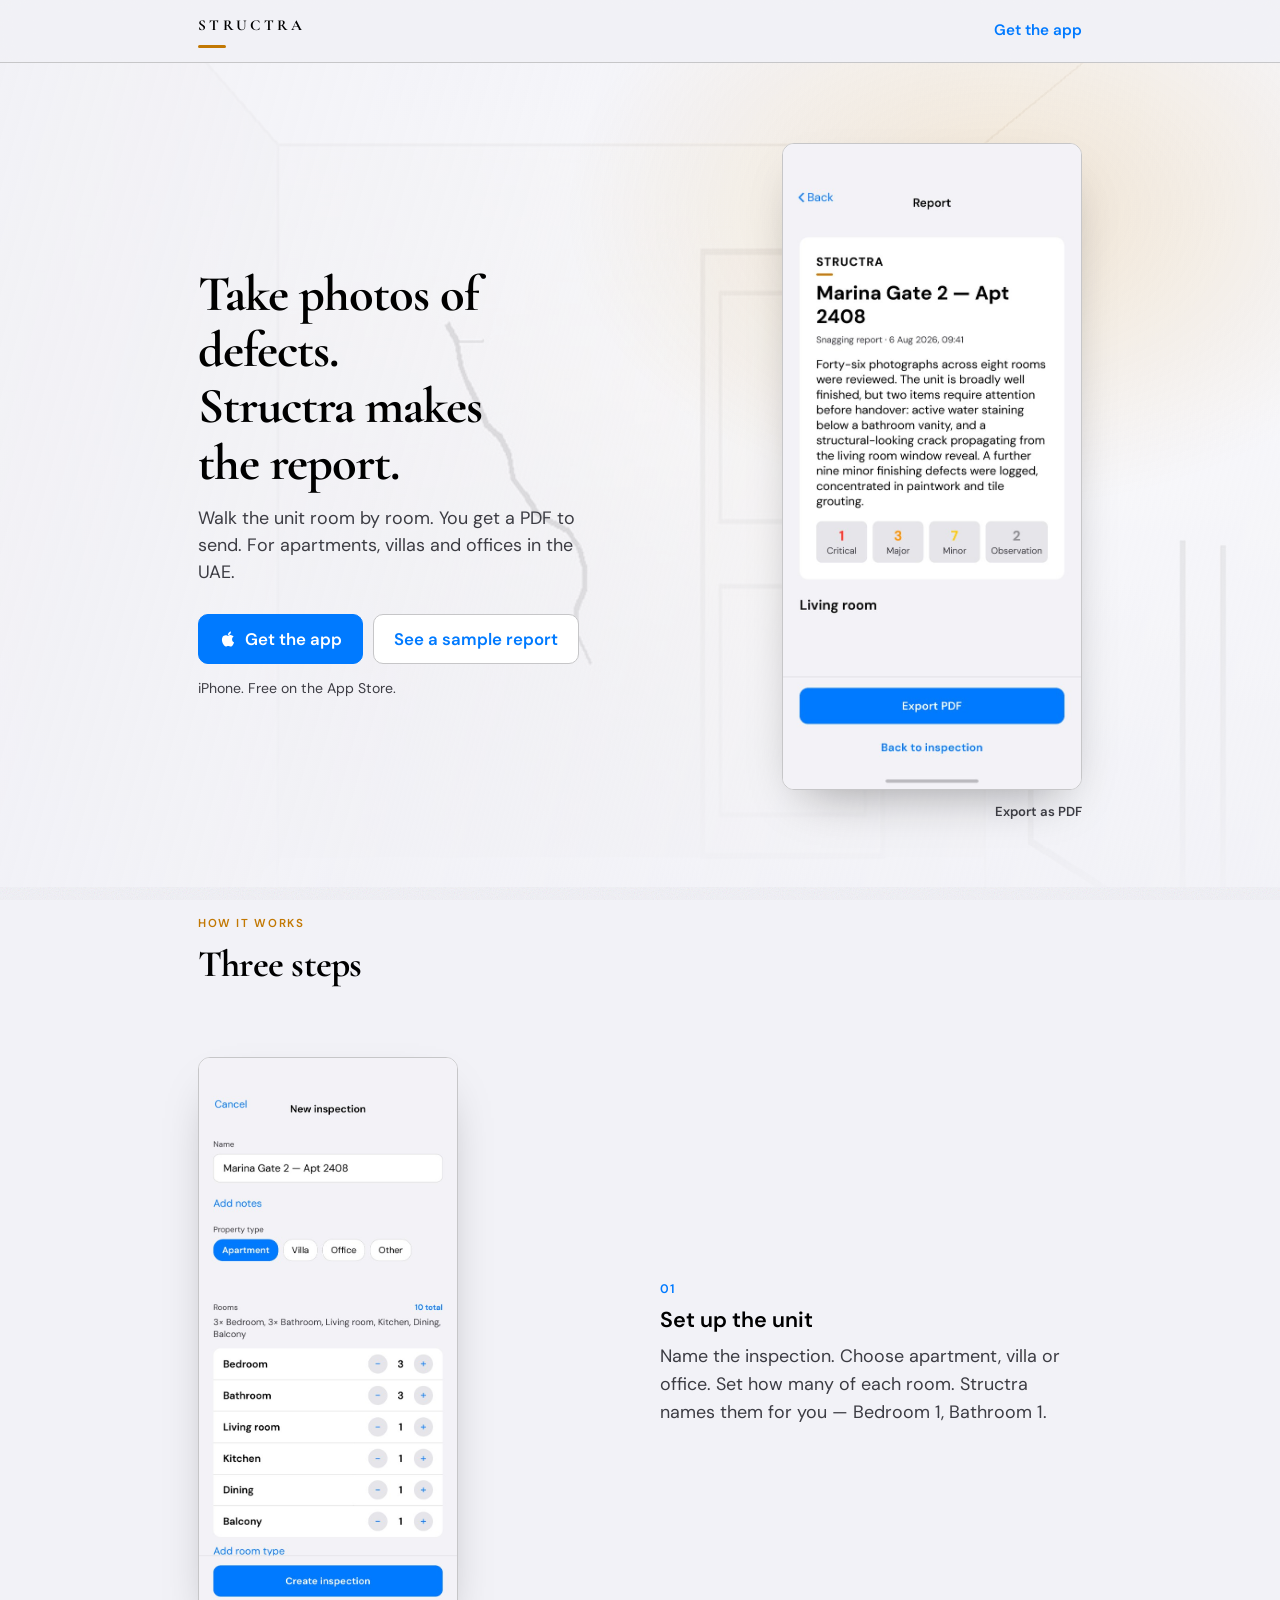
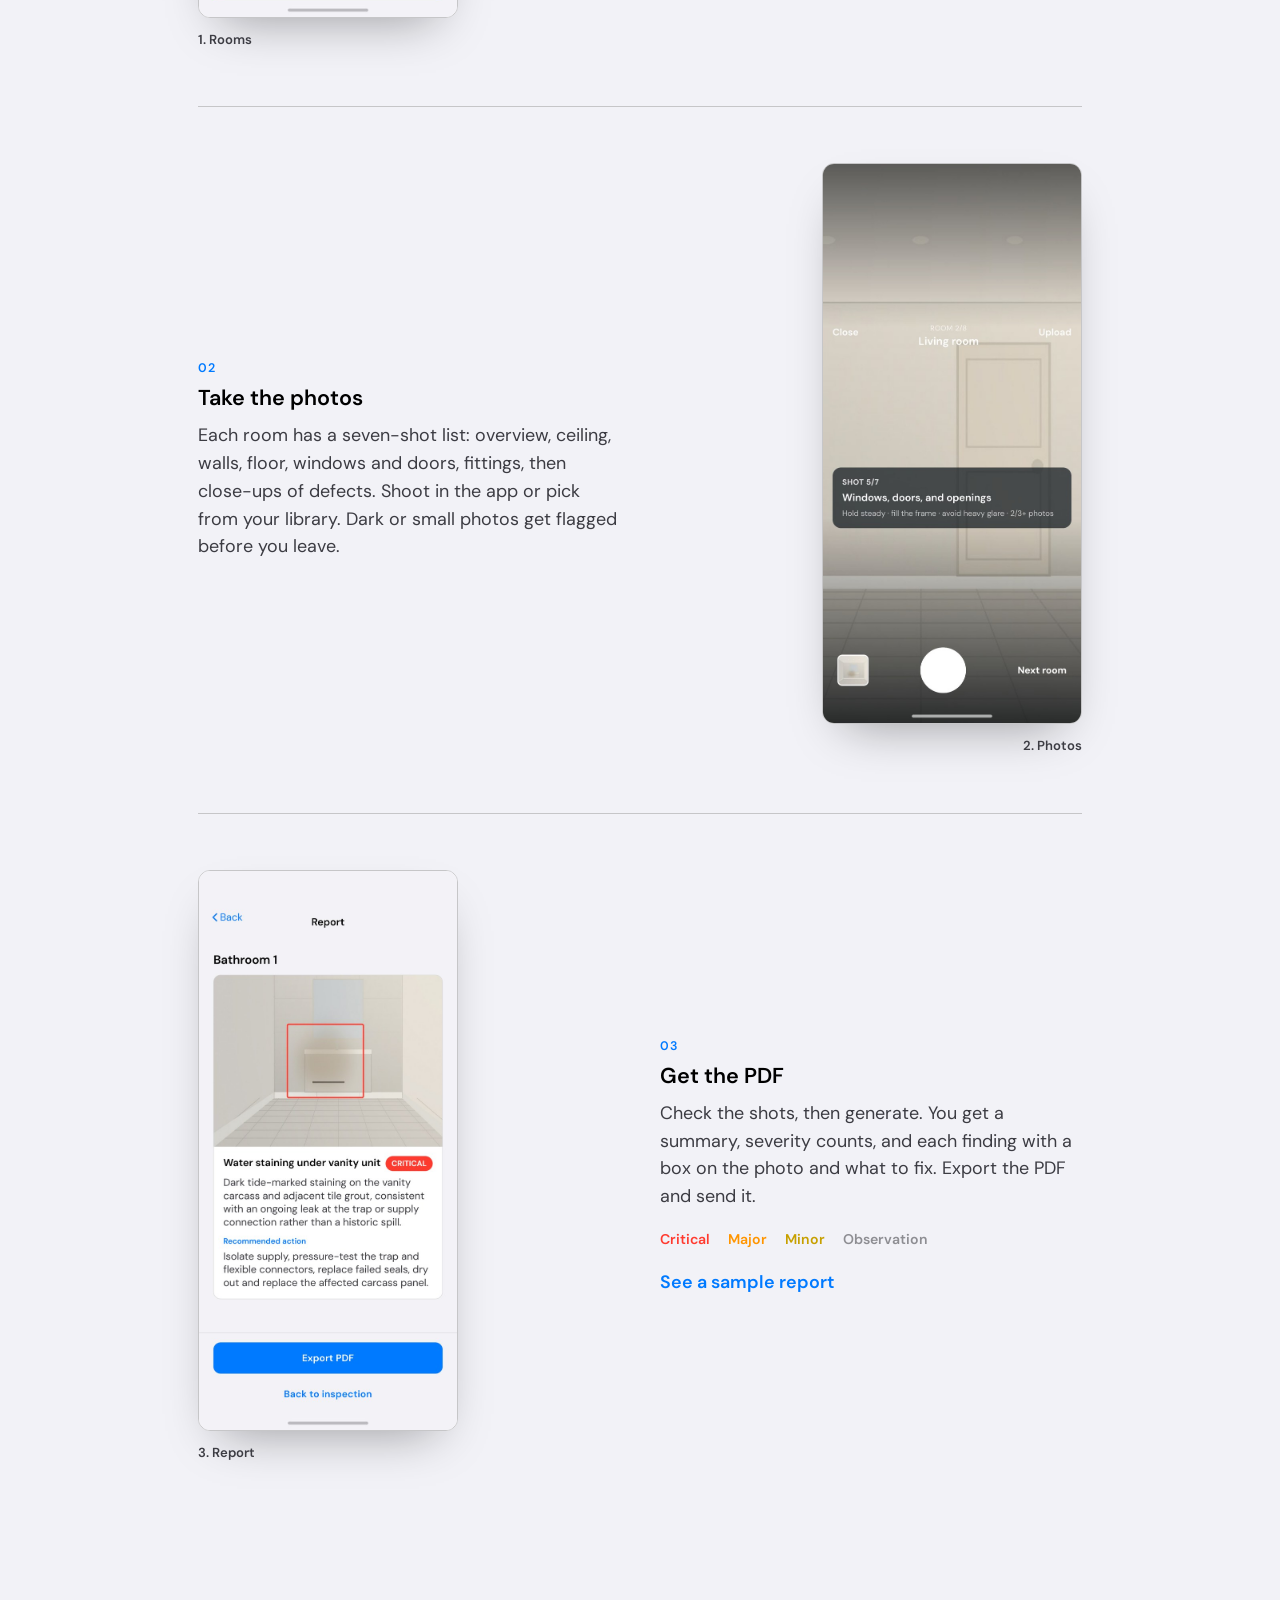
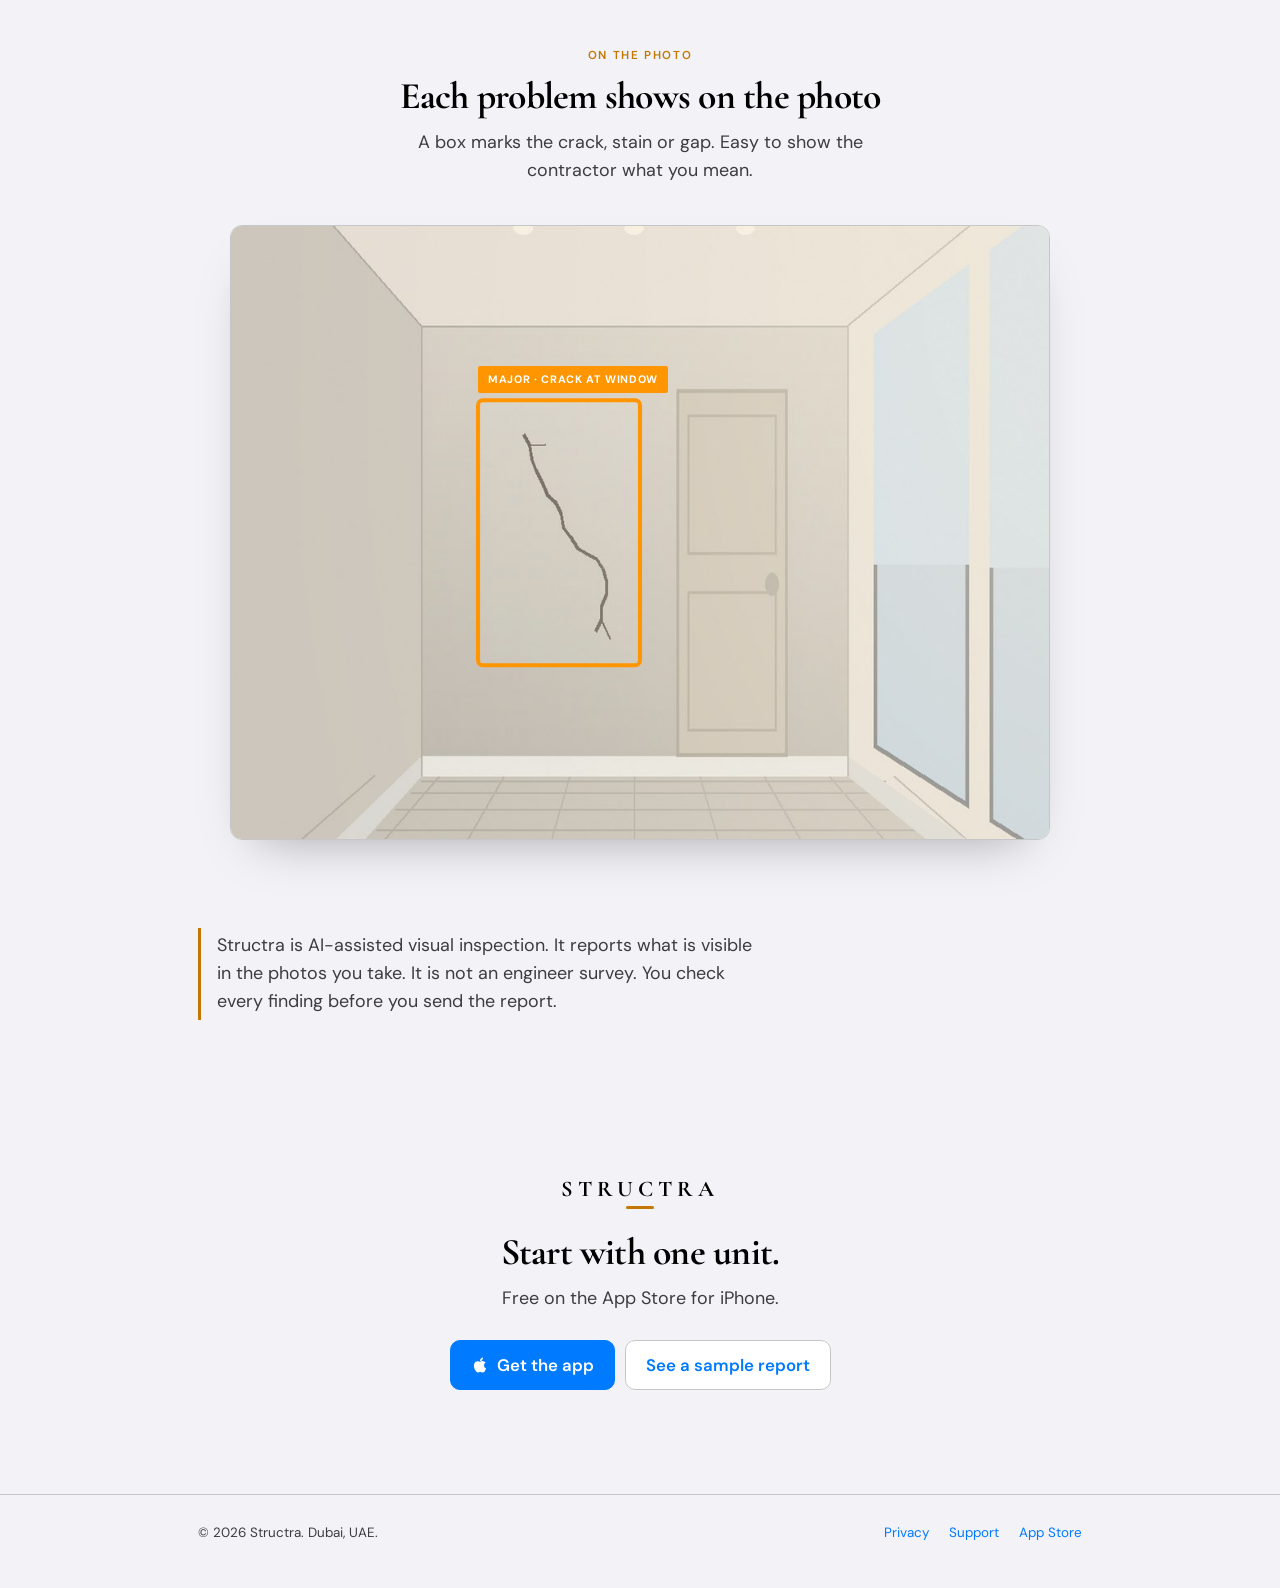
==== site/index.html @ 0eb55b55 "Ship the Structra landing for the live App Store build. Replace the early-access page with how-it-wo" ====
<!DOCTYPE html>
<html lang="en">
<head>
<meta charset="utf-8">
<meta name="viewport" content="width=device-width, initial-scale=1, viewport-fit=cover">
<title>Structra — snagging reports from photos</title>
<meta name="description" content="Walk the unit room by room. Structra grades each defect and gives you a PDF to send. For apartments, villas and offices in the UAE.">
<meta name="theme-color" content="#F2F2F7">

<meta property="og:type" content="website">
<meta property="og:site_name" content="Structra">
<meta property="og:url" content="https://www.fastgage.co/structra/">
<meta property="og:title" content="Take photos of defects. Structra makes the report.">
<meta property="og:description" content="Guided room-by-room capture, findings graded by severity, and a PDF you can send. For apartments, villas and offices.">
<meta property="og:image" content="https://www.fastgage.co/structra/assets/og.png">
<meta property="og:image:width" content="1200">
<meta property="og:image:height" content="630">
<meta name="twitter:card" content="summary_large_image">
<meta name="twitter:title" content="Take photos of defects. Structra makes the report.">
<meta name="twitter:description" content="Guided room-by-room capture, findings graded by severity, and a PDF you can send.">
<meta name="twitter:image" content="https://www.fastgage.co/structra/assets/og.png">

<link rel="preconnect" href="https://fonts.googleapis.com">
<link rel="preconnect" href="https://fonts.gstatic.com" crossorigin>
<link href="https://fonts.googleapis.com/css2?family=Cormorant+Garamond:wght@600;700&family=DM+Sans:wght@400;500;600;700&display=swap" rel="stylesheet">
<script>document.documentElement.classList.add('js');</script>

<style>
:root{
  --bg:#F2F2F7;
  --surface:#FFFFFF;
  --ink:#000000;
  --muted:#3C3C43;
  --tint:#007AFF;
  --accent:#C27803;
  --border:#C6C6C8;
  --critical:#FF3B30;
  --major:#FF9500;
  --minor:#C7A000;
  --observation:#8E8E93;
  --serif:'Cormorant Garamond',Georgia,serif;
  --sans:-apple-system,BlinkMacSystemFont,'SF Pro Text','DM Sans','Segoe UI',sans-serif;
  --pad:clamp(20px,5vw,48px);
  --maxw:980px;
  --radius:10px;
}
*{box-sizing:border-box;margin:0;padding:0}
html{scroll-behavior:smooth;-webkit-text-size-adjust:100%}
body{
  background:var(--bg); color:var(--ink); font-family:var(--sans);
  font-size:clamp(1.02rem,2.1vw,1.12rem); line-height:1.55;
  position:relative;
}
img{max-width:100%;height:auto;display:block}
a{color:inherit}

.grain{
  position:fixed;inset:0;z-index:-1;
  opacity:.14;pointer-events:none;mix-blend-mode:multiply;
  background-image:url("data:image/svg+xml,%3Csvg viewBox='0 0 200 200' xmlns='http://www.w3.org/2000/svg'%3E%3Cfilter id='n'%3E%3CfeTurbulence type='fractalNoise' baseFrequency='0.85' numOctaves='4' stitchTiles='stitch'/%3E%3C/filter%3E%3Crect width='100%25' height='100%25' filter='url(%23n)'/%3E%3C/svg%3E");
  background-size:180px 180px;
  animation:grain-shift 8s steps(6) infinite
}
@keyframes grain-shift{
  0%{transform:translate(0,0)}
  25%{transform:translate(-1.5%,1%)}
  50%{transform:translate(1%,-1.5%)}
  75%{transform:translate(-.5%,.5%)}
  100%{transform:translate(0,0)}
}

.wrap{max-width:var(--maxw);margin:0 auto;padding:0 var(--pad)}

h1,h2{font-family:var(--serif);font-weight:700;line-height:1.12;letter-spacing:-.02em}
h1{font-size:clamp(2.1rem,5.8vw,3.15rem)}
h2{font-size:clamp(1.7rem,4vw,2.35rem)}
h3{font-size:clamp(1.15rem,2.4vw,1.35rem);font-weight:600;line-height:1.2}
.lede{color:var(--muted);max-width:34ch;line-height:1.5}
.muted{color:var(--muted)}
p{max-width:40ch}
.eyebrow{
  font-size:.72rem;letter-spacing:.14em;text-transform:uppercase;font-weight:600;
  color:var(--accent);margin-bottom:10px
}

.mark{
  font-family:var(--serif);font-weight:700;letter-spacing:.22em;
  text-transform:uppercase;font-size:.95rem
}
.rule{width:28px;height:3px;background:var(--accent);border-radius:2px;margin-top:7px}

.site-nav{
  position:sticky;top:0;z-index:6;
  background:rgba(242,242,247,.78);
  backdrop-filter:saturate(180%) blur(16px);
  -webkit-backdrop-filter:saturate(180%) blur(16px);
  border-bottom:0.5px solid var(--border);
  padding:14px 0;
}
.site-nav .wrap{display:flex;align-items:center;justify-content:space-between;gap:16px}
.nav-app{
  color:var(--tint);text-decoration:none;font-weight:600;font-size:.95rem
}
.nav-app:hover{opacity:.7}

.btn{
  display:inline-flex;align-items:center;justify-content:center;gap:8px;
  min-height:50px;padding:0 20px;border-radius:var(--radius);
  border:0.5px solid transparent;
  font-family:var(--sans);font-weight:600;font-size:1.05rem;
  text-decoration:none;cursor:pointer
}
.btn:hover{opacity:.88}
.btn-primary{background:var(--tint);border-color:var(--tint);color:#fff}
.btn-secondary{
  background:var(--surface);border-color:var(--border);color:var(--tint)
}
.btn svg{width:18px;height:18px;flex:none}
.cta-row{display:flex;flex-wrap:wrap;gap:10px;margin-top:28px}
.cta-note{margin-top:14px;font-size:.88rem;color:var(--muted)}

.hero{
  position:relative;overflow:hidden;
  padding:clamp(48px,8vw,80px) 0 clamp(40px,7vw,64px);
  min-height:min(88svh,820px);display:flex;align-items:center
}
.hero-plane{
  position:absolute;inset:0;z-index:0;overflow:hidden;pointer-events:none
}
.hero-plane img{
  width:100%;height:100%;object-fit:cover;object-position:center 42%;
  filter:grayscale(.28) contrast(.95) brightness(1.22) saturate(.55);
  transform:scale(1.06);
  animation:hero-push 22s ease-in-out infinite alternate
}
.hero-plane::after{
  content:"";position:absolute;inset:0;
  background:
    radial-gradient(700px 480px at 78% 18%, rgba(194,120,3,.16), transparent 62%),
    linear-gradient(105deg, rgba(242,242,247,.94) 0%, rgba(242,242,247,.78) 38%, rgba(242,242,247,.42) 68%, rgba(242,242,247,.7) 100%),
    linear-gradient(180deg, rgba(242,242,247,.2) 0%, transparent 36%, rgba(242,242,247,.92) 100%)
}
@keyframes hero-push{
  from{transform:scale(1.06) translate(0,0)}
  to{transform:scale(1.12) translate(-1.2%,.6%)}
}
.hero .wrap{
  position:relative;z-index:2;
  display:grid;gap:clamp(32px,6vw,56px);align-items:center
}
@media(min-width:860px){
  .hero .wrap{grid-template-columns:1.05fr .95fr}
}
.hero h1{margin-bottom:14px;max-width:14ch}

.screen{
  width:min(100%,280px);margin:0 auto;
  border-radius:12px;overflow:hidden;
  border:0.5px solid var(--border);
  background:var(--surface);
  box-shadow:0 22px 48px -22px rgba(0,0,0,.38)
}
.screen img{width:100%}
@media(min-width:860px){
  .hero .screen{width:min(100%,300px);margin:0 0 0 auto}
}
.screen-label{
  margin-top:12px;font-size:.82rem;font-weight:600;color:var(--muted);
  text-align:center
}
@media(min-width:860px){
  .hero .screen-label{text-align:right}
}

.js .reveal{opacity:0;transform:translateY(16px);
        transition:opacity .55s ease,transform .55s ease}
.js .reveal.in{opacity:1;transform:none}
.js .reveal[data-d="1"]{transition-delay:.08s}

.how{padding:clamp(20px,4vw,28px) 0 clamp(48px,8vw,72px)}
.how-head{margin-bottom:clamp(8px,2vw,16px)}
.step{
  display:grid;gap:clamp(22px,4vw,40px);align-items:center;
  padding:clamp(36px,6vw,56px) 0
}
.step+.step{border-top:0.5px solid var(--border)}
@media(min-width:860px){
  .step{grid-template-columns:1fr 1fr}
  .step:nth-child(even) .step-media{order:-1}
  .step:nth-child(even) .screen{margin:0 auto 0 0}
  .step:nth-child(odd) .screen{margin:0 0 0 auto}
  .step:nth-child(even) .screen-label{text-align:left}
  .step:nth-child(odd) .screen-label{text-align:right}
}
.step-num{
  font-size:.78rem;font-weight:600;letter-spacing:.12em;text-transform:uppercase;
  color:var(--tint);margin-bottom:8px
}
.step h3{margin-bottom:10px}
.step p{max-width:36ch}
.step-media .screen{width:min(100%,260px)}

.sev{
  display:flex;flex-wrap:wrap;gap:8px 18px;
  margin-top:18px
}
.sev span{font-size:.88rem;font-weight:600}
.sample-link{
  display:inline-block;margin-top:18px;color:var(--tint);
  font-weight:600;text-decoration:none
}
.sample-link:hover{opacity:.7}

.evidence{padding:clamp(28px,6vw,56px) 0 clamp(56px,9vw,88px)}
.evidence-head{text-align:center;margin-bottom:clamp(24px,4vw,40px)}
.evidence-head h2{margin-bottom:12px}
.evidence-head p{margin:0 auto;max-width:38ch}
.shot{
  position:relative;max-width:820px;margin:0 auto;
  overflow:hidden;border:0.5px solid var(--border);border-radius:12px;
  background:var(--surface);
  box-shadow:0 24px 50px -28px rgba(0,0,0,.35)
}
.shot img{width:100%}
.shot svg{position:absolute;inset:0;width:100%;height:100%}
.shot rect{
  fill:rgba(255,255,255,.08);stroke:var(--major);stroke-width:5;rx:6;
  stroke-dasharray:1044;stroke-dashoffset:1044
}
.shot.in rect{transition:stroke-dashoffset 1.15s cubic-bezier(.5,0,.2,1) .2s;stroke-dashoffset:0}
.tag{
  position:absolute;background:var(--major);color:#fff;font-size:.68rem;font-weight:700;
  letter-spacing:.06em;text-transform:uppercase;padding:5px 10px;border-radius:2px;
  opacity:0;transform:translateY(6px);transition:all .45s ease 1.25s;white-space:nowrap
}
.shot.in .tag{opacity:1;transform:none}

.honesty{
  max-width:50ch;padding:4px 0 4px 16px;
  border-left:3px solid var(--accent)
}
.honesty p{max-width:46ch}

.closing{text-align:center;padding:clamp(48px,8vw,80px) 0 clamp(72px,12vw,104px)}
.closing .mark{display:inline-block;font-size:clamp(1.15rem,2.6vw,1.4rem)}
.closing .rule{margin:0 auto 22px}
.closing h2{margin-bottom:12px}
.closing .lede{margin:0 auto}
.closing .cta-row{justify-content:center}

footer{
  border-top:0.5px solid var(--border);padding:28px 0 44px;
  font-size:.84rem;color:var(--muted)
}
footer .wrap{
  display:flex;flex-wrap:wrap;gap:12px 24px;align-items:center;justify-content:space-between
}
footer a{text-decoration:none;color:var(--tint)}
footer a:hover{opacity:.7}
.foot-links{display:flex;gap:20px;flex-wrap:wrap}

@media(prefers-reduced-motion:reduce){
  html{scroll-behavior:auto}
  .js .reveal{opacity:1;transform:none;transition:none}
  .hero-plane img{animation:none;transform:scale(1.04)}
  .grain{animation:none}
  .shot rect{stroke-dashoffset:0}
  .tag{opacity:1;transform:none;transition:none}
}
</style>
</head>
<body>

<div class="grain" aria-hidden="true"></div>

<header class="site-nav">
  <div class="wrap">
    <div>
      <div class="mark">Structra</div>
      <div class="rule"></div>
    </div>
    <a class="nav-app"
       href="https://apps.apple.com/in/app/structra-inspect/id6795109088">Get the app</a>
  </div>
</header>

<section class="hero">
  <div class="hero-plane" aria-hidden="true">
    <img src="assets/evidence-crack.jpg" width="1000" height="750" alt="">
  </div>
  <div class="wrap">
    <div class="reveal">
      <h1>Take photos of defects.<br>Structra makes the report.</h1>
      <p class="lede">
        Walk the unit room by room. You get a PDF to send. For apartments, villas and offices in the UAE.
      </p>
      <div class="cta-row">
        <a class="btn btn-primary"
           href="https://apps.apple.com/in/app/structra-inspect/id6795109088">
          <svg viewBox="0 0 24 24" fill="currentColor" aria-hidden="true"><path d="M18.71 19.5c-.83 1.24-1.71 2.45-3.05 2.47-1.34.03-1.77-.79-3.29-.79-1.53 0-2 .77-3.27.82-1.31.05-2.3-1.32-3.14-2.53C4.25 17 2.94 12.45 4.7 9.39c.87-1.52 2.43-2.48 4.12-2.51 1.28-.02 2.5.87 3.29.87.78 0 2.26-1.07 3.81-.91.65.03 2.47.26 3.64 1.98-.09.06-2.17 1.28-2.15 3.81.03 3.02 2.65 4.03 2.68 4.04-.03.07-.42 1.44-1.38 2.83M13 3.5c.73-.83 1.94-1.46 2.94-1.5.13 1.17-.34 2.35-1.04 3.19-.69.85-1.83 1.51-2.95 1.42-.15-1.15.41-2.35 1.05-3.11z"/></svg>
          Get the app
        </a>
        <a class="btn btn-secondary" href="assets/structra-sample-report.pdf" target="_blank" rel="noopener">
          See a sample report
        </a>
      </div>
      <p class="cta-note">iPhone. Free on the App Store.</p>
    </div>
    <div class="reveal" data-d="1">
      <div class="screen">
        <img src="assets/screen-report.jpg" width="645" height="1398"
             alt="Structra snagging report with summary and severity counts">
      </div>
      <div class="screen-label">Export as PDF</div>
    </div>
  </div>
</section>

<section class="how">
  <div class="wrap">
    <div class="how-head reveal">
      <div class="eyebrow">How it works</div>
      <h2>Three steps</h2>
    </div>

    <div class="step reveal">
      <div>
        <div class="step-num">01</div>
        <h3>Set up the unit</h3>
        <p class="muted">
          Name the inspection. Choose apartment, villa or office. Set how many of each room.
          Structra names them for you — Bedroom 1, Bathroom 1.
        </p>
      </div>
      <div class="step-media">
        <div class="screen">
          <img src="assets/screen-setup.jpg" width="645" height="1398"
               alt="Setting room counts for a new inspection" loading="lazy">
        </div>
        <div class="screen-label">1. Rooms</div>
      </div>
    </div>

    <div class="step reveal">
      <div>
        <div class="step-num">02</div>
        <h3>Take the photos</h3>
        <p class="muted">
          Each room has a seven-shot list: overview, ceiling, walls, floor, windows and doors,
          fittings, then close-ups of defects. Shoot in the app or pick from your library.
          Dark or small photos get flagged before you leave.
        </p>
      </div>
      <div class="step-media">
        <div class="screen">
          <img src="assets/screen-capture.jpg" width="645" height="1398"
               alt="Guided capture checklist for the current room" loading="lazy">
        </div>
        <div class="screen-label">2. Photos</div>
      </div>
    </div>

    <div class="step reveal">
      <div>
        <div class="step-num">03</div>
        <h3>Get the PDF</h3>
        <p class="muted">
          Check the shots, then generate. You get a summary, severity counts, and each finding
          with a box on the photo and what to fix. Export the PDF and send it.
        </p>
        <div class="sev" aria-label="Severity levels">
          <span style="color:var(--critical)">Critical</span>
          <span style="color:var(--major)">Major</span>
          <span style="color:var(--minor)">Minor</span>
          <span style="color:var(--observation)">Observation</span>
        </div>
        <a class="sample-link" href="assets/structra-sample-report.pdf" target="_blank" rel="noopener">See a sample report</a>
      </div>
      <div class="step-media">
        <div class="screen">
          <img src="assets/screen-findings.jpg" width="645" height="1398"
               alt="A finding with evidence photo and recommended action" loading="lazy">
        </div>
        <div class="screen-label">3. Report</div>
      </div>
    </div>
  </div>
</section>

<section class="evidence">
  <div class="wrap">
    <div class="evidence-head reveal">
      <div class="eyebrow">On the photo</div>
      <h2>Each problem shows on the photo</h2>
      <p class="muted">
        A box marks the crack, stain or gap. Easy to show the contractor what you mean.
      </p>
    </div>

    <div class="shot" id="shot">
      <img src="assets/evidence-crack.jpg" width="1000" height="750"
           alt="Evidence photo of a diagonal crack at a window reveal" loading="lazy">
      <svg viewBox="0 0 1000 750" preserveAspectRatio="none" aria-hidden="true">
        <rect x="302" y="213" width="198" height="324"/>
      </svg>
      <div class="tag" style="left:30.2%;top:calc(28.4% - 34px)">
        Major · Crack at window
      </div>
    </div>
  </div>
</section>

<section style="padding:0 0 clamp(48px,8vw,72px)">
  <div class="wrap reveal">
    <div class="honesty">
      <p class="muted">
        Structra is AI-assisted visual inspection. It reports what is visible in the photos you take.
        It is not an engineer survey. You check every finding before you send the report.
      </p>
    </div>
  </div>
</section>

<section class="closing">
  <div class="wrap reveal">
    <div class="mark">Structra</div>
    <div class="rule"></div>
    <h2>Start with one unit.</h2>
    <p class="lede">Free on the App Store for iPhone.</p>
    <div class="cta-row">
      <a class="btn btn-primary"
         href="https://apps.apple.com/in/app/structra-inspect/id6795109088">
        <svg viewBox="0 0 24 24" fill="currentColor" aria-hidden="true"><path d="M18.71 19.5c-.83 1.24-1.71 2.45-3.05 2.47-1.34.03-1.77-.79-3.29-.79-1.53 0-2 .77-3.27.82-1.31.05-2.3-1.32-3.14-2.53C4.25 17 2.94 12.45 4.7 9.39c.87-1.52 2.43-2.48 4.12-2.51 1.28-.02 2.5.87 3.29.87.78 0 2.26-1.07 3.81-.91.65.03 2.47.26 3.64 1.98-.09.06-2.17 1.28-2.15 3.81.03 3.02 2.65 4.03 2.68 4.04-.03.07-.42 1.44-1.38 2.83M13 3.5c.73-.83 1.94-1.46 2.94-1.5.13 1.17-.34 2.35-1.04 3.19-.69.85-1.83 1.51-2.95 1.42-.15-1.15.41-2.35 1.05-3.11z"/></svg>
        Get the app
      </a>
      <a class="btn btn-secondary" href="assets/structra-sample-report.pdf" target="_blank" rel="noopener">
        See a sample report
      </a>
    </div>
  </div>
</section>

<footer>
  <div class="wrap">
    <div>© 2026 Structra. Dubai, UAE.</div>
    <div class="foot-links">
      <a href="/structra/privacy/">Privacy</a>
      <a href="/structra/support/">Support</a>
      <a href="https://apps.apple.com/in/app/structra-inspect/id6795109088">App Store</a>
    </div>
  </div>
</footer>

<script>
(function(){
  var reduce = window.matchMedia('(prefers-reduced-motion: reduce)').matches;
  var targets = document.querySelectorAll('.reveal, #shot');
  if (reduce || !('IntersectionObserver' in window)) {
    targets.forEach(function(el){ el.classList.add('in'); });
    return;
  }
  var io = new IntersectionObserver(function(entries){
    entries.forEach(function(e){
      if (!e.isIntersecting) return;
      e.target.classList.add('in');
      io.unobserve(e.target);
    });
  }, { threshold: 0.16, rootMargin: '0px 0px -6% 0px' });
  targets.forEach(function(el){ io.observe(el); });
})();
</script>
</body>
</html>
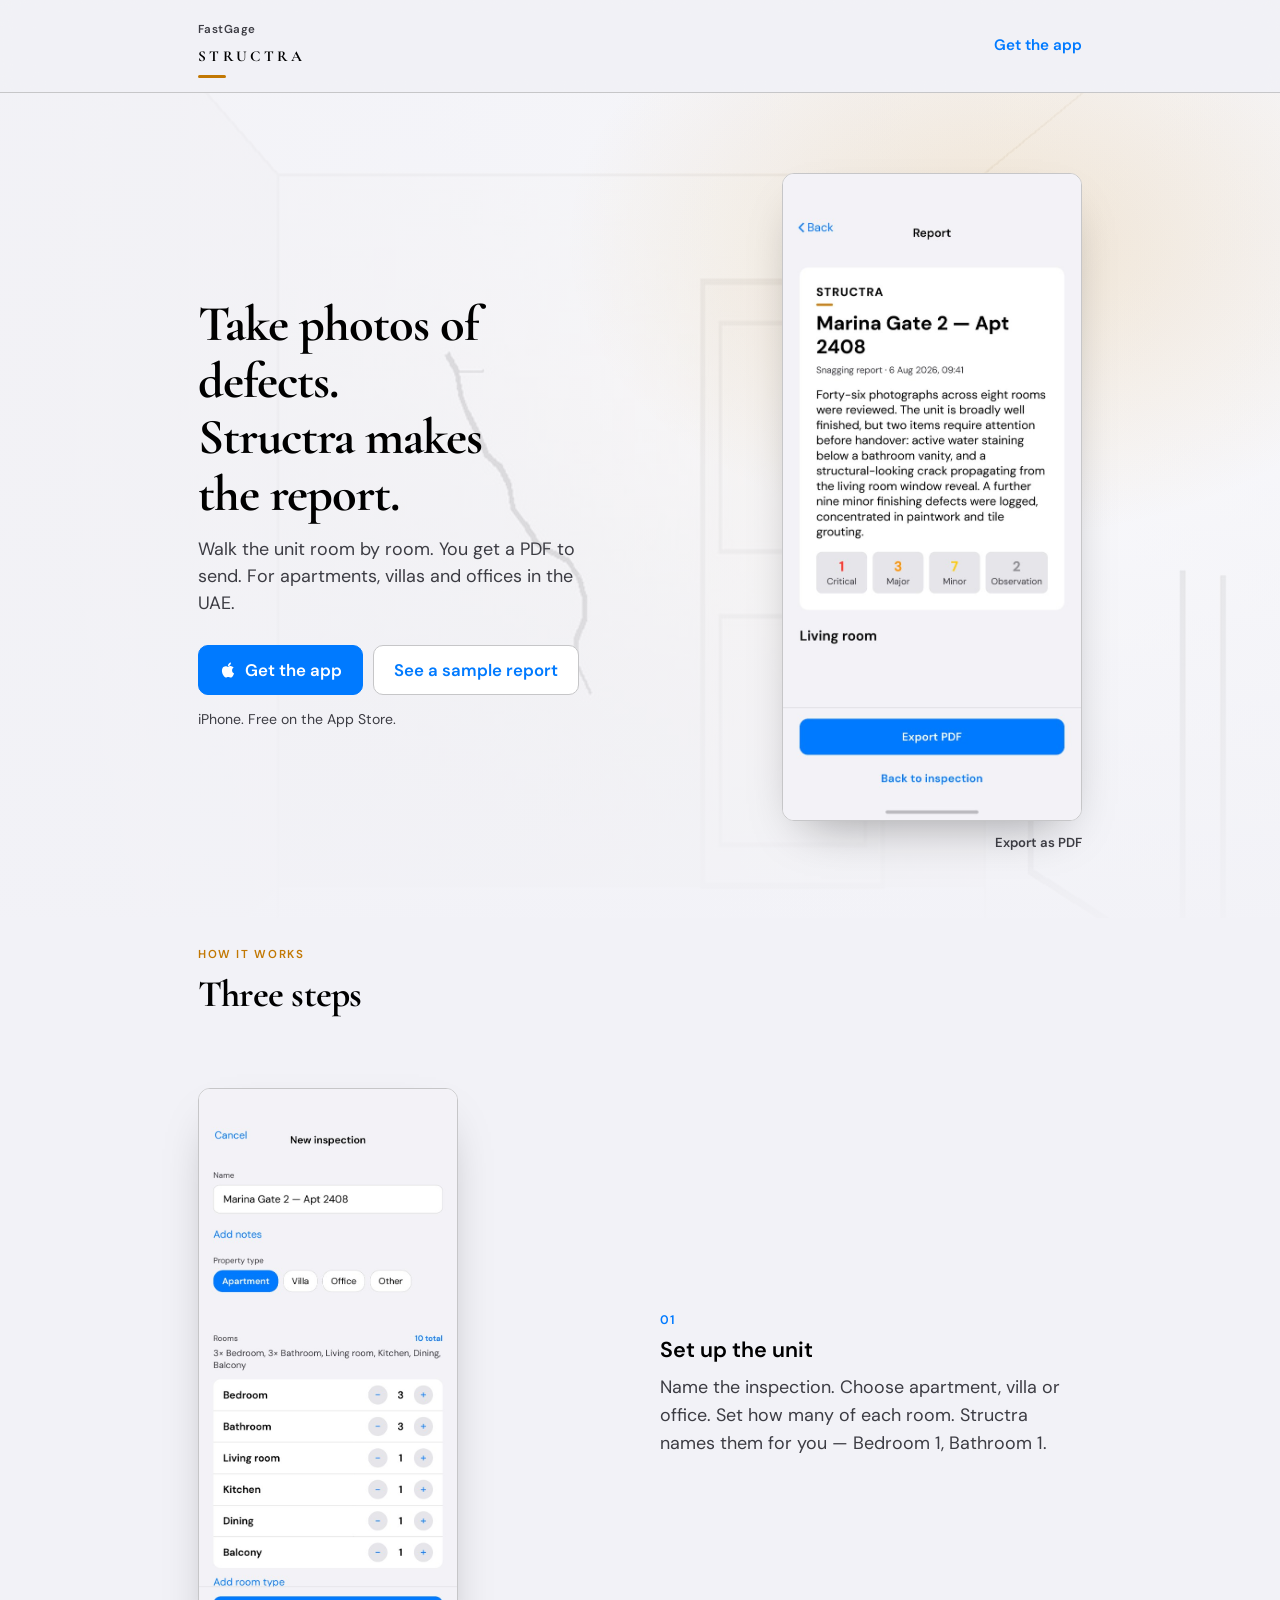
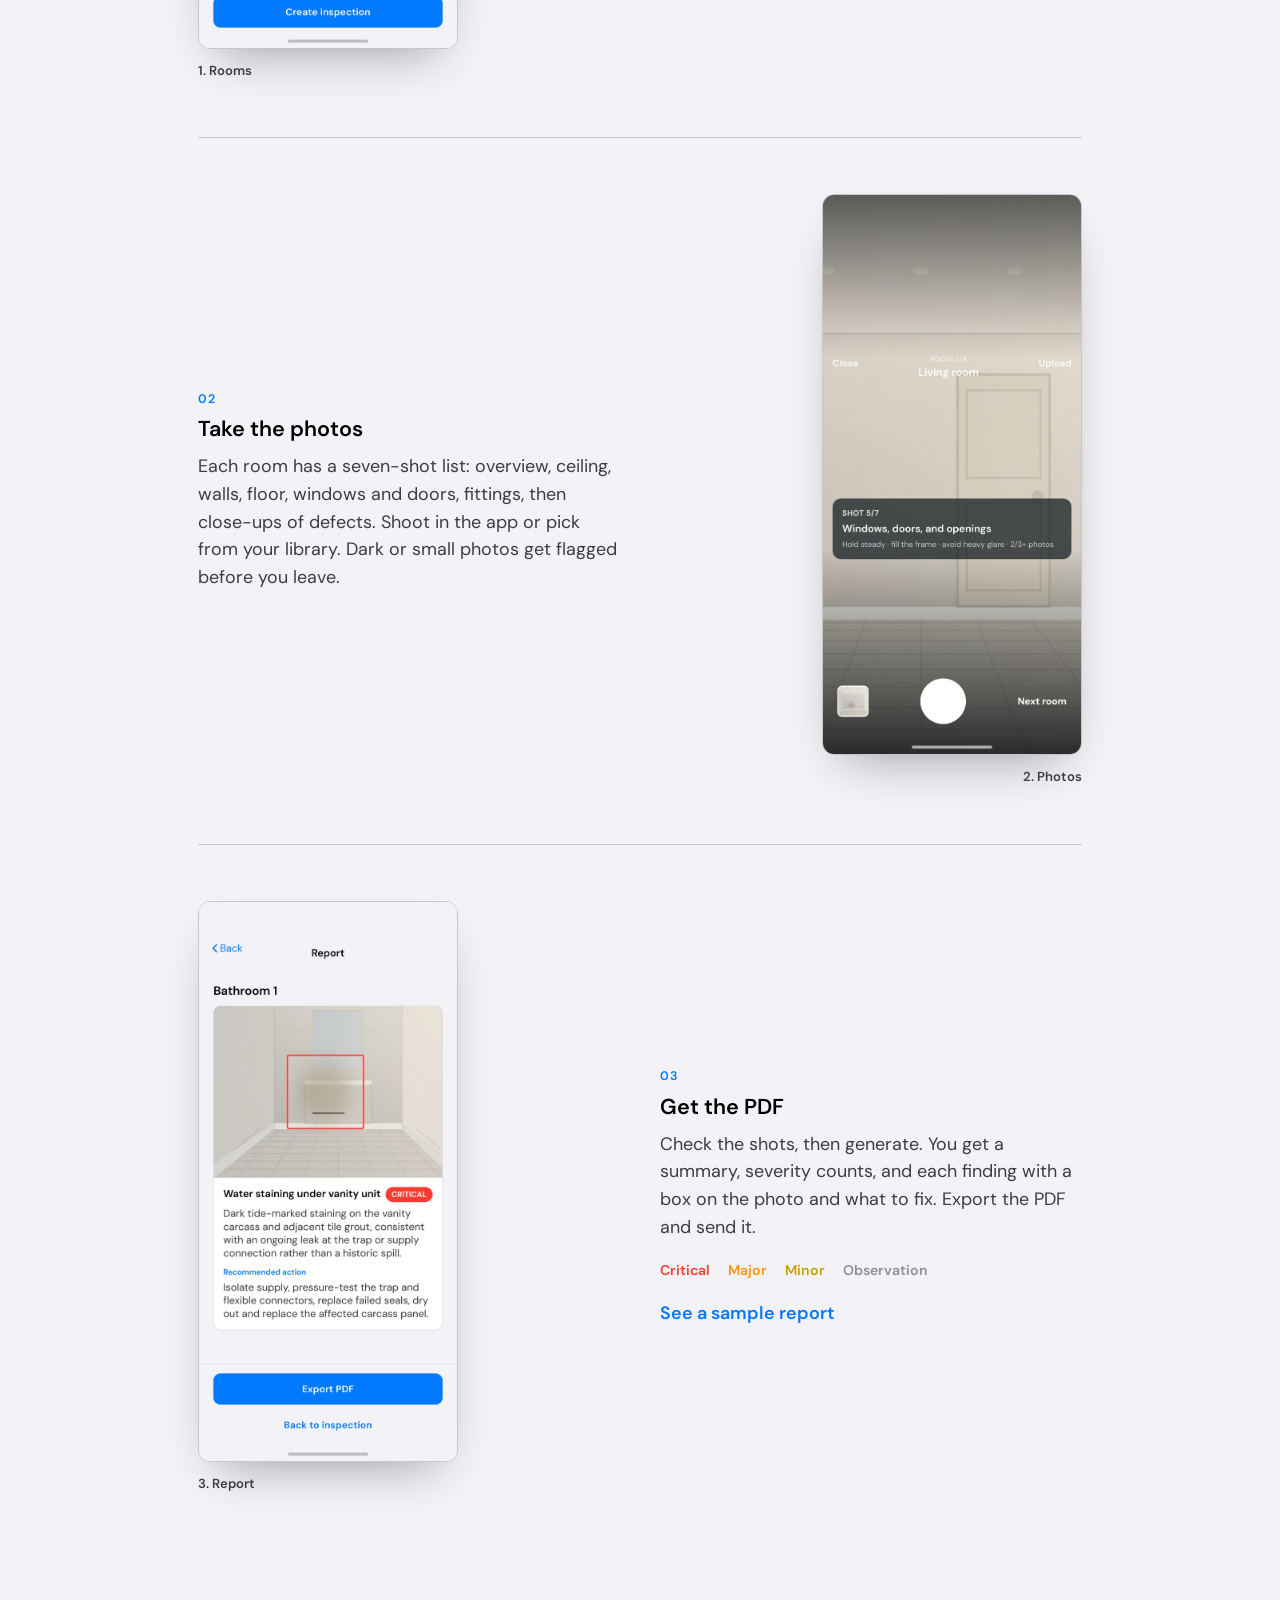
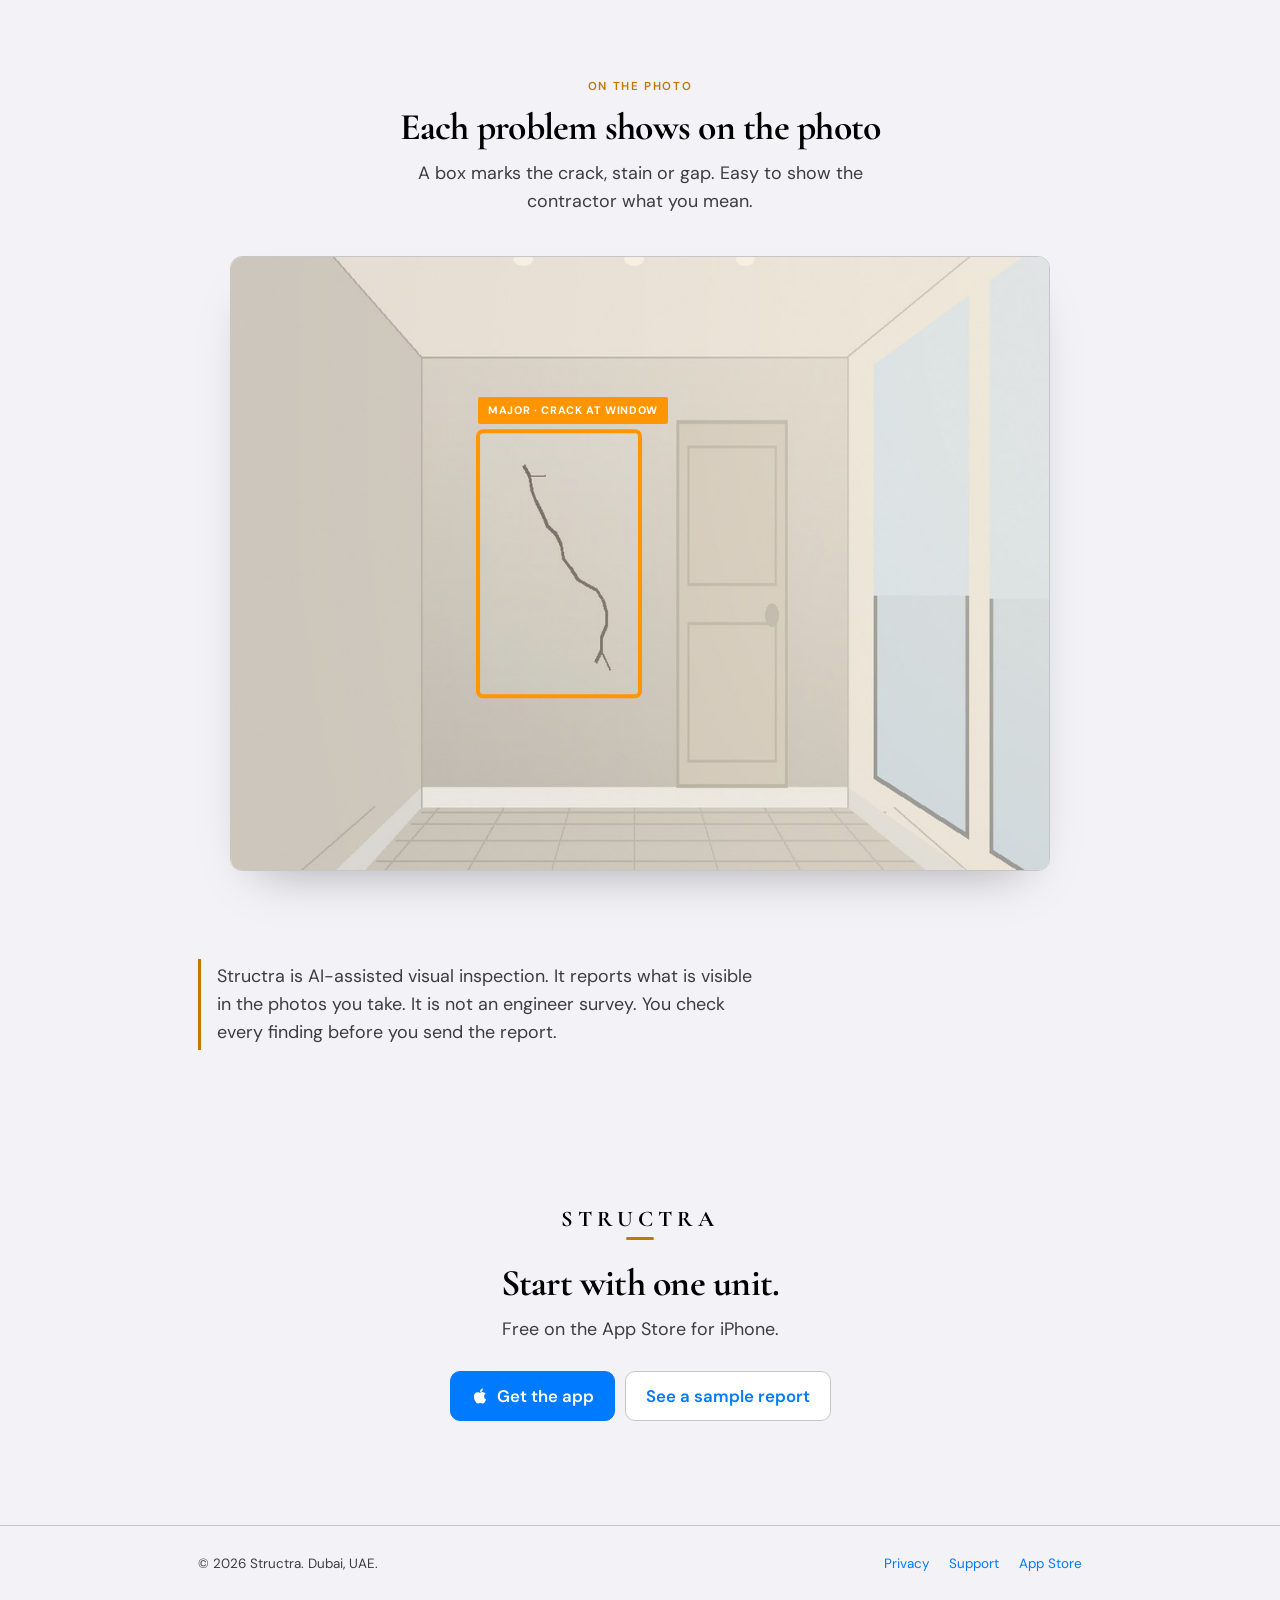
==== commit fa5610a7: "Turn the homepage into a company page for real estate software. The LinkedIn site needs a plain Fast" ====
--- a/site/index.html
+++ b/site/index.html
@@ -83,6 +83,12 @@
   color:var(--accent);margin-bottom:10px
 }
 
+.parent{
+  display:inline-block;margin-bottom:6px;
+  font-family:var(--sans);font-size:.72rem;font-weight:600;
+  letter-spacing:.04em;text-decoration:none;color:var(--muted)
+}
+.parent:hover{color:var(--tint)}
 .mark{
   font-family:var(--serif);font-weight:700;letter-spacing:.22em;
   text-transform:uppercase;font-size:.95rem
@@ -276,6 +282,7 @@
 <header class="site-nav">
   <div class="wrap">
     <div>
+      <a class="parent" href="/">FastGage</a>
       <div class="mark">Structra</div>
       <div class="rule"></div>
     </div>
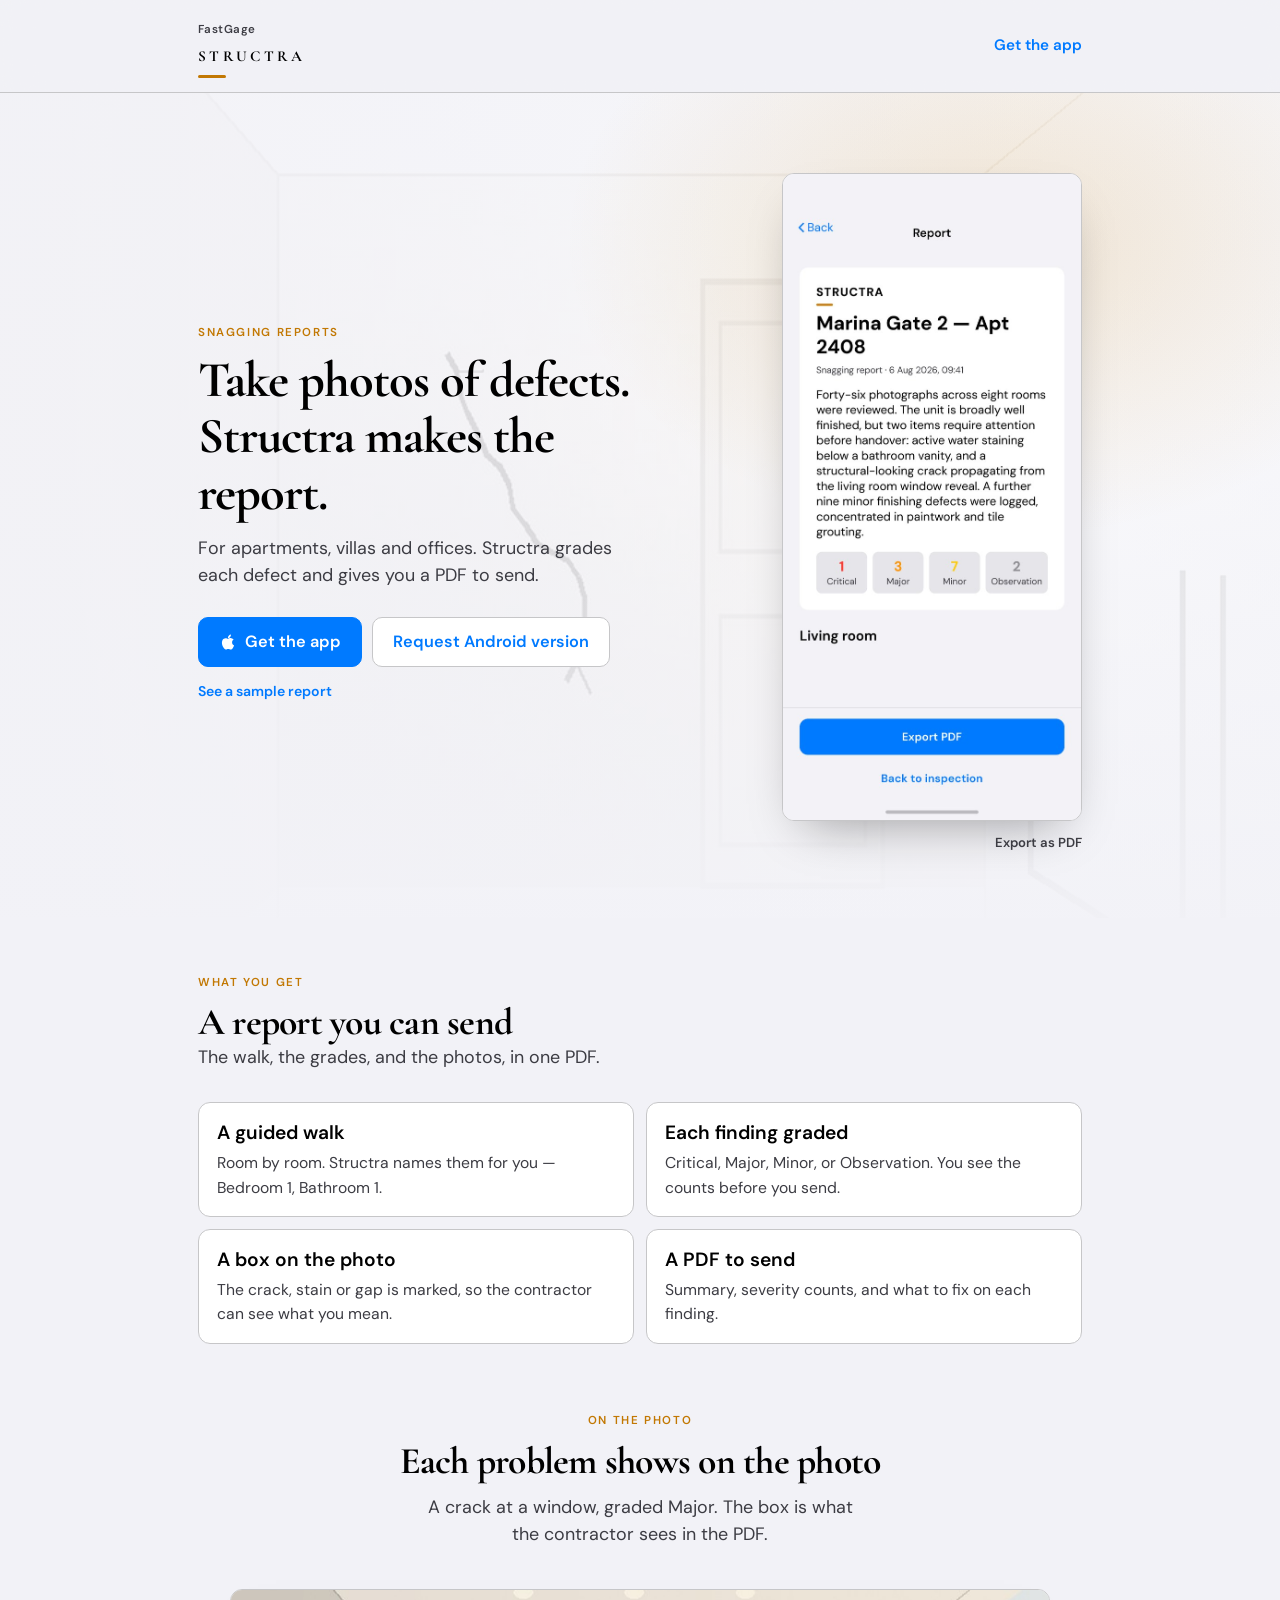
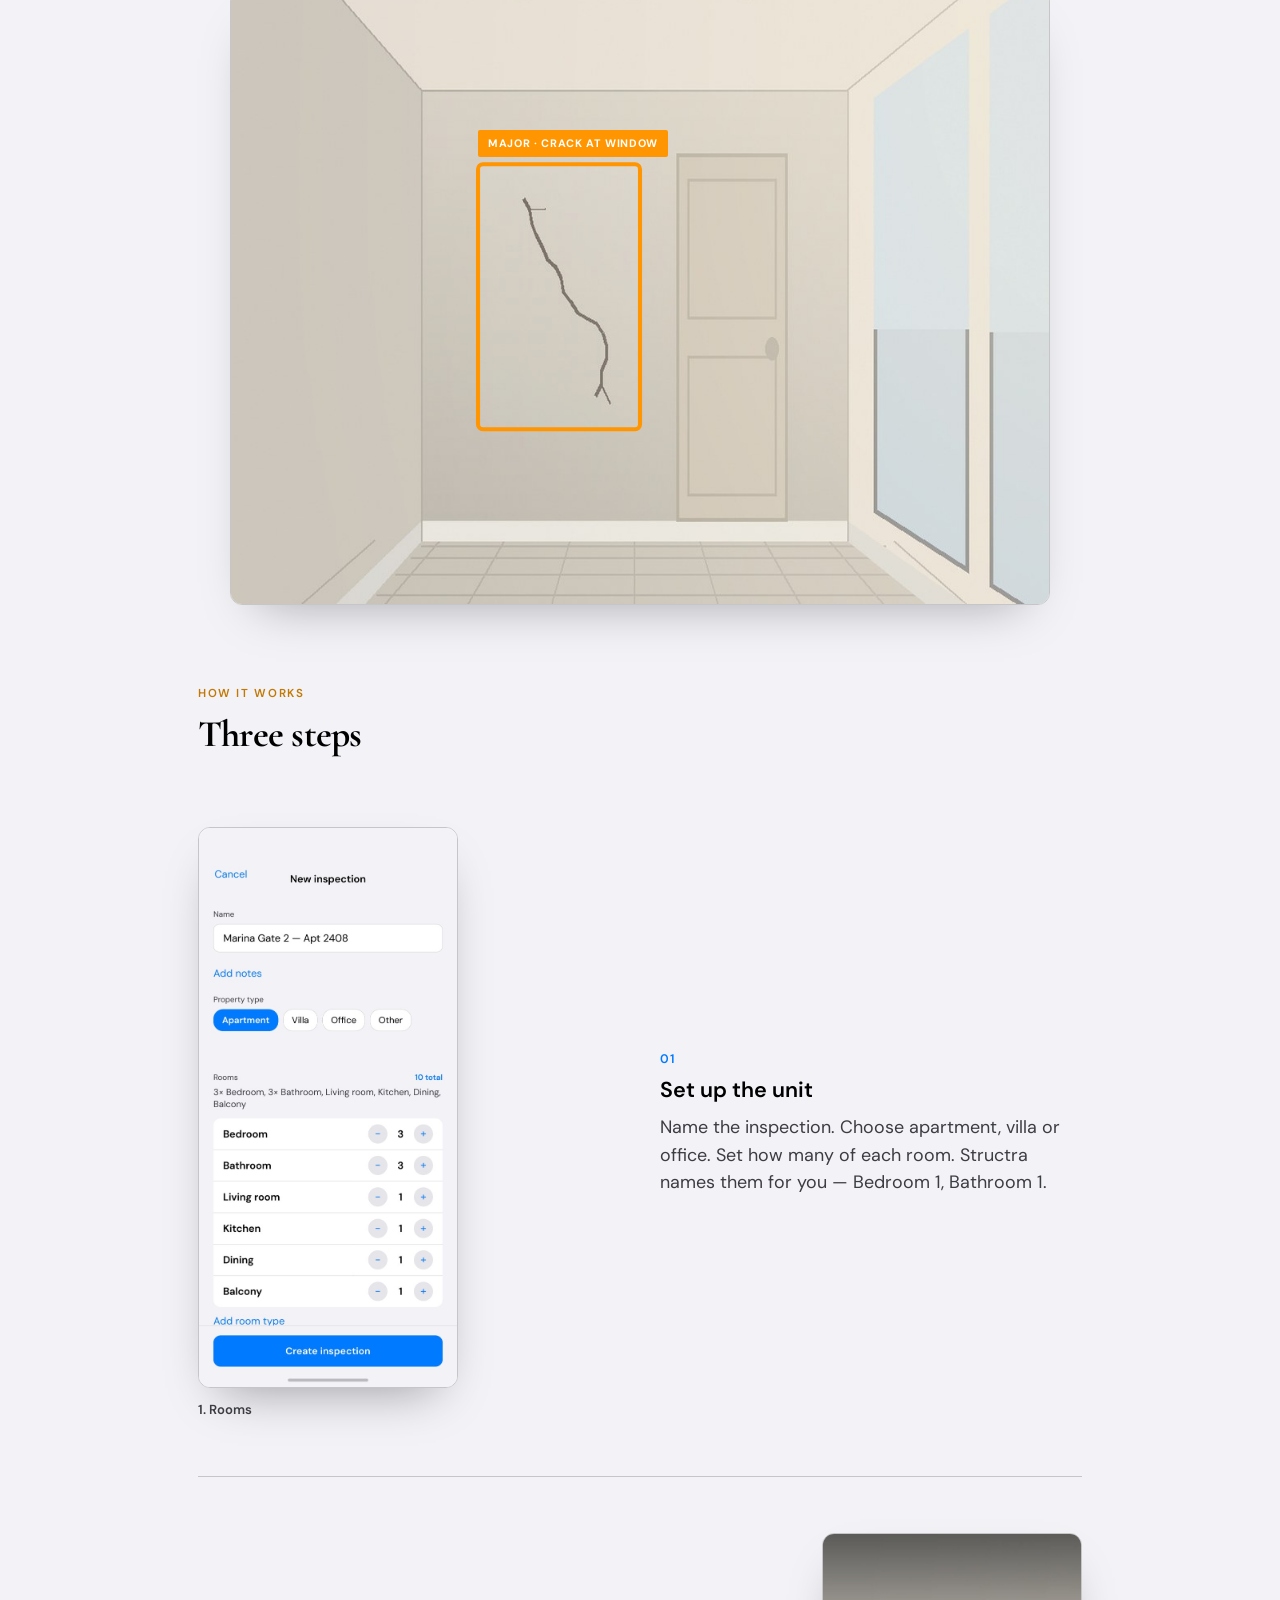
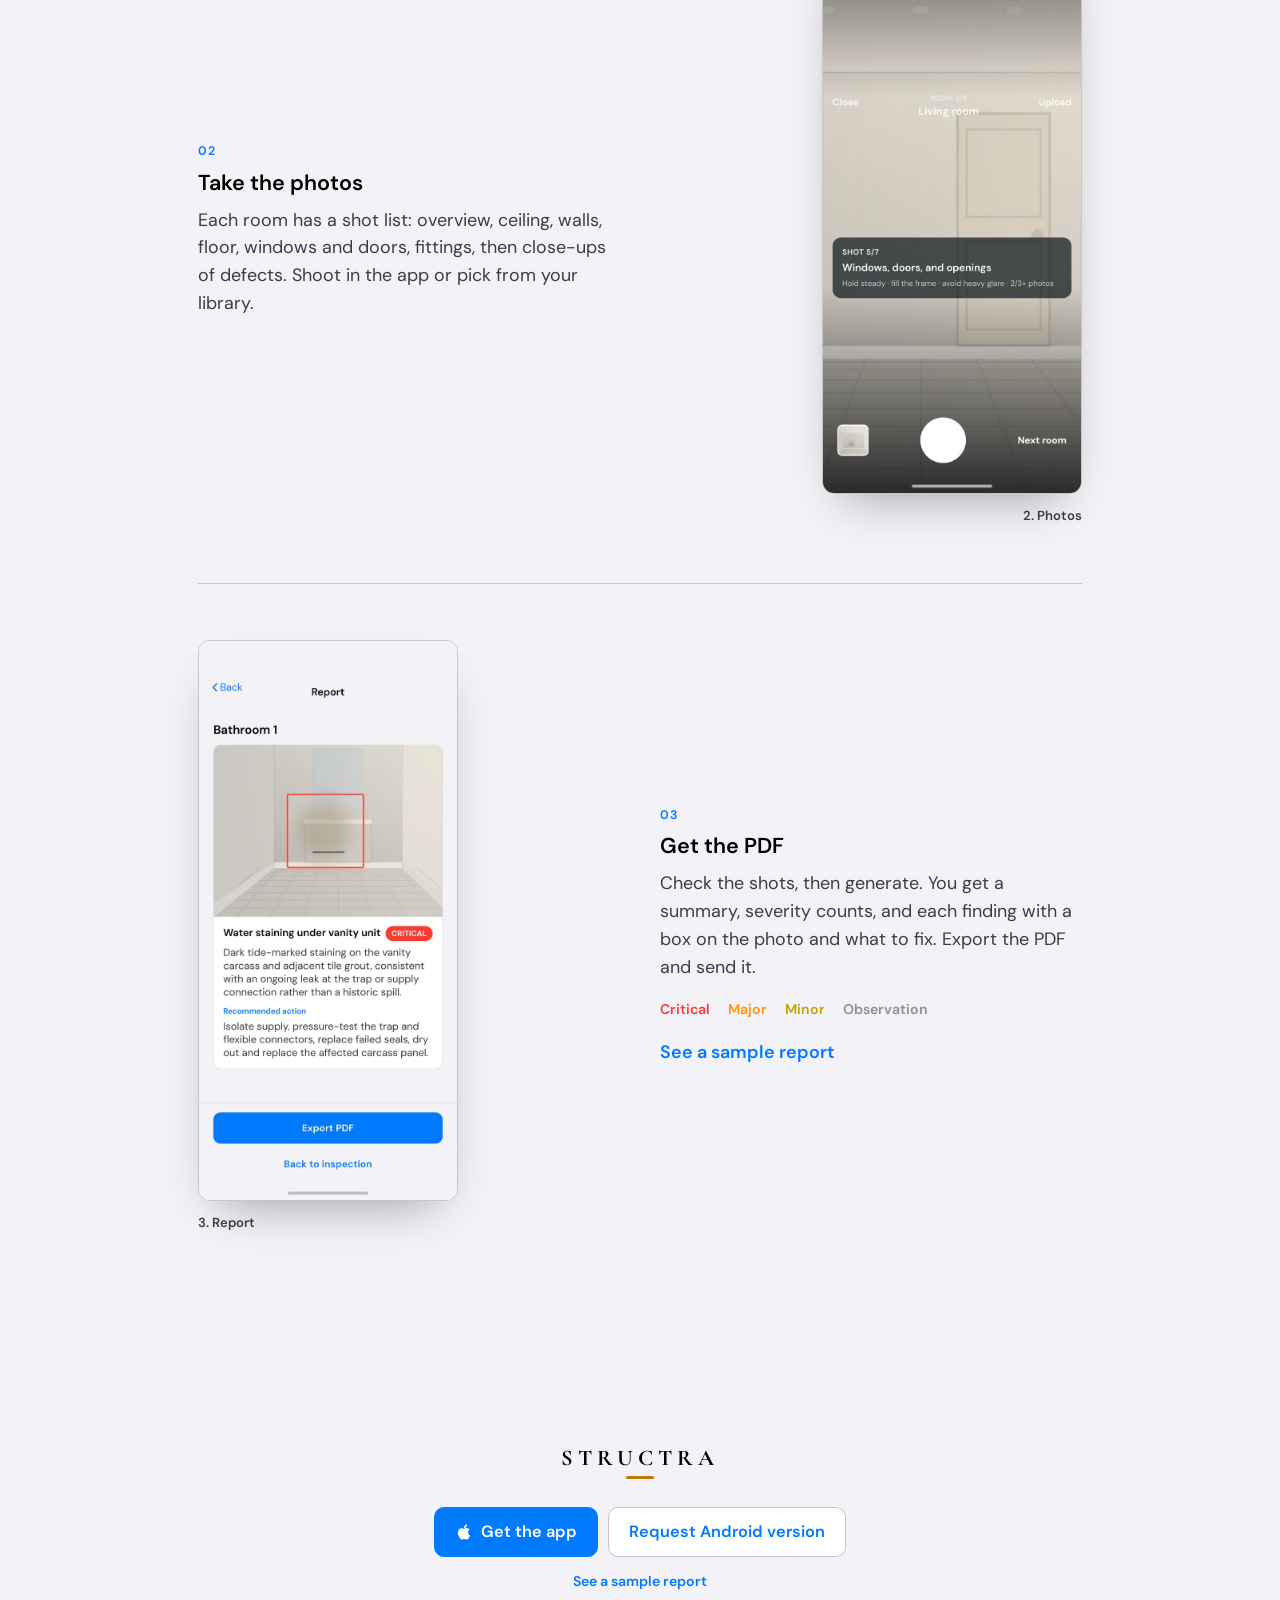
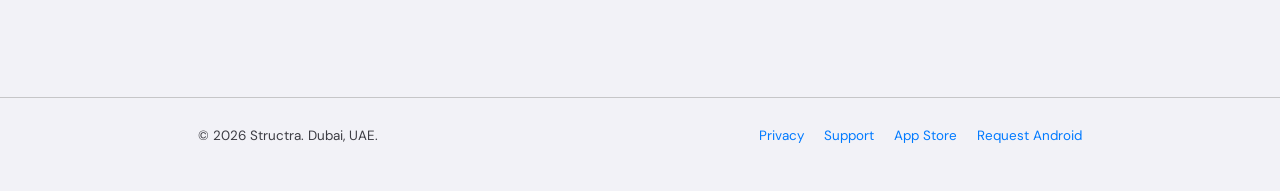
==== commit aa5312fd: "Rewrite the Structra page for people deciding whether to use it. Co-authored-by: Cursor <cursoragent" ====
--- a/site/index.html
+++ b/site/index.html
@@ -4,20 +4,20 @@
 <meta charset="utf-8">
 <meta name="viewport" content="width=device-width, initial-scale=1, viewport-fit=cover">
 <title>Structra — snagging reports from photos</title>
-<meta name="description" content="Walk the unit room by room. Structra grades each defect and gives you a PDF to send. For apartments, villas and offices in the UAE.">
+<meta name="description" content="Walk an apartment, villa or office. Structra grades each defect and gives you a PDF to send.">
 <meta name="theme-color" content="#F2F2F7">
 
 <meta property="og:type" content="website">
 <meta property="og:site_name" content="Structra">
 <meta property="og:url" content="https://www.fastgage.co/structra/">
 <meta property="og:title" content="Take photos of defects. Structra makes the report.">
-<meta property="og:description" content="Guided room-by-room capture, findings graded by severity, and a PDF you can send. For apartments, villas and offices.">
+<meta property="og:description" content="A snagging report from the photos you take. Graded findings, a box on each photo, and a PDF to send.">
 <meta property="og:image" content="https://www.fastgage.co/structra/assets/og.png">
 <meta property="og:image:width" content="1200">
 <meta property="og:image:height" content="630">
 <meta name="twitter:card" content="summary_large_image">
 <meta name="twitter:title" content="Take photos of defects. Structra makes the report.">
-<meta name="twitter:description" content="Guided room-by-room capture, findings graded by severity, and a PDF you can send.">
+<meta name="twitter:description" content="A snagging report from the photos you take. Graded findings, a box on each photo, and a PDF to send.">
 <meta name="twitter:image" content="https://www.fastgage.co/structra/assets/og.png">
 
 <link rel="preconnect" href="https://fonts.googleapis.com">
@@ -53,6 +53,7 @@
 }
 img{max-width:100%;height:auto;display:block}
 a{color:inherit}
+ul{list-style:none}
 
 .grain{
   position:fixed;inset:0;z-index:-1;
@@ -74,10 +75,10 @@
 h1,h2{font-family:var(--serif);font-weight:700;line-height:1.12;letter-spacing:-.02em}
 h1{font-size:clamp(2.1rem,5.8vw,3.15rem)}
 h2{font-size:clamp(1.7rem,4vw,2.35rem)}
-h3{font-size:clamp(1.15rem,2.4vw,1.35rem);font-weight:600;line-height:1.2}
-.lede{color:var(--muted);max-width:34ch;line-height:1.5}
+h3{font-size:clamp(1.05rem,2.2vw,1.2rem);font-weight:600;line-height:1.25}
+.lede{color:var(--muted);max-width:36ch;line-height:1.5}
 .muted{color:var(--muted)}
-p{max-width:40ch}
+p{max-width:42ch}
 .eyebrow{
   font-size:.72rem;letter-spacing:.14em;text-transform:uppercase;font-weight:600;
   color:var(--accent);margin-bottom:10px
@@ -105,7 +106,8 @@
 }
 .site-nav .wrap{display:flex;align-items:center;justify-content:space-between;gap:16px}
 .nav-app{
-  color:var(--tint);text-decoration:none;font-weight:600;font-size:.95rem
+  color:var(--tint);text-decoration:none;font-weight:600;font-size:.95rem;
+  white-space:nowrap
 }
 .nav-app:hover{opacity:.7}
 
@@ -113,8 +115,8 @@
   display:inline-flex;align-items:center;justify-content:center;gap:8px;
   min-height:50px;padding:0 20px;border-radius:var(--radius);
   border:0.5px solid transparent;
-  font-family:var(--sans);font-weight:600;font-size:1.05rem;
-  text-decoration:none;cursor:pointer
+  font-family:var(--sans);font-weight:600;font-size:1.02rem;
+  text-decoration:none;cursor:pointer;text-align:center
 }
 .btn:hover{opacity:.88}
 .btn-primary{background:var(--tint);border-color:var(--tint);color:#fff}
@@ -123,12 +125,16 @@
 }
 .btn svg{width:18px;height:18px;flex:none}
 .cta-row{display:flex;flex-wrap:wrap;gap:10px;margin-top:28px}
-.cta-note{margin-top:14px;font-size:.88rem;color:var(--muted)}
+.cta-note{margin-top:14px;font-size:.88rem;color:var(--muted);max-width:46ch}
+@media(max-width:560px){
+  .cta-row{flex-direction:column;align-items:stretch}
+  .cta-row .btn{width:100%}
+}
 
 .hero{
   position:relative;overflow:hidden;
   padding:clamp(48px,8vw,80px) 0 clamp(40px,7vw,64px);
-  min-height:min(88svh,820px);display:flex;align-items:center
+  min-height:min(88svh,860px);display:flex;align-items:center
 }
 .hero-plane{
   position:absolute;inset:0;z-index:0;overflow:hidden;pointer-events:none
@@ -157,7 +163,7 @@
 @media(min-width:860px){
   .hero .wrap{grid-template-columns:1.05fr .95fr}
 }
-.hero h1{margin-bottom:14px;max-width:14ch}
+.hero h1{margin-bottom:14px;max-width:15em}
 
 .screen{
   width:min(100%,280px);margin:0 auto;
@@ -183,7 +189,25 @@
 .js .reveal.in{opacity:1;transform:none}
 .js .reveal[data-d="1"]{transition-delay:.08s}
 
-.how{padding:clamp(20px,4vw,28px) 0 clamp(48px,8vw,72px)}
+.gets{padding:clamp(36px,6vw,56px) 0 clamp(12px,3vw,20px)}
+.gets h2{max-width:22ch}
+.get-list{
+  display:grid;gap:12px;
+  margin-top:clamp(22px,4vw,32px)
+}
+@media(min-width:700px){
+  .get-list{grid-template-columns:1fr 1fr}
+}
+.get-list li{
+  background:var(--surface);
+  border:0.5px solid var(--border);
+  border-radius:12px;
+  padding:18px 18px 16px
+}
+.get-list h3{margin-bottom:6px}
+.get-list p{max-width:none;font-size:.98rem}
+
+.how{padding:clamp(28px,5vw,40px) 0 clamp(48px,8vw,72px)}
 .how-head{margin-bottom:clamp(8px,2vw,16px)}
 .step{
   display:grid;gap:clamp(22px,4vw,40px);align-items:center;
@@ -202,7 +226,7 @@
   font-size:.78rem;font-weight:600;letter-spacing:.12em;text-transform:uppercase;
   color:var(--tint);margin-bottom:8px
 }
-.step h3{margin-bottom:10px}
+.step h3{margin-bottom:10px;font-size:clamp(1.15rem,2.4vw,1.35rem)}
 .step p{max-width:36ch}
 .step-media .screen{width:min(100%,260px)}
 
@@ -216,8 +240,12 @@
   font-weight:600;text-decoration:none
 }
 .sample-link:hover{opacity:.7}
-
-.evidence{padding:clamp(28px,6vw,56px) 0 clamp(56px,9vw,88px)}
+.cta-note a{
+  color:var(--tint);font-weight:600;text-decoration:none;white-space:nowrap
+}
+.cta-note a:hover{opacity:.7}
+
+.evidence{padding:clamp(28px,6vw,48px) 0 clamp(28px,5vw,40px)}
 .evidence-head{text-align:center;margin-bottom:clamp(24px,4vw,40px)}
 .evidence-head h2{margin-bottom:12px}
 .evidence-head p{margin:0 auto;max-width:38ch}
@@ -241,18 +269,11 @@
 }
 .shot.in .tag{opacity:1;transform:none}
 
-.honesty{
-  max-width:50ch;padding:4px 0 4px 16px;
-  border-left:3px solid var(--accent)
-}
-.honesty p{max-width:46ch}
-
 .closing{text-align:center;padding:clamp(48px,8vw,80px) 0 clamp(72px,12vw,104px)}
 .closing .mark{display:inline-block;font-size:clamp(1.15rem,2.6vw,1.4rem)}
 .closing .rule{margin:0 auto 22px}
-.closing h2{margin-bottom:12px}
-.closing .lede{margin:0 auto}
 .closing .cta-row{justify-content:center}
+.closing .cta-note{margin-left:auto;margin-right:auto}
 
 footer{
   border-top:0.5px solid var(--border);padding:28px 0 44px;
@@ -297,9 +318,10 @@
   </div>
   <div class="wrap">
     <div class="reveal">
+      <div class="eyebrow">Snagging reports</div>
       <h1>Take photos of defects.<br>Structra makes the report.</h1>
       <p class="lede">
-        Walk the unit room by room. You get a PDF to send. For apartments, villas and offices in the UAE.
+        For apartments, villas and offices. Structra grades each defect and gives you a PDF to send.
       </p>
       <div class="cta-row">
         <a class="btn btn-primary"
@@ -307,11 +329,12 @@
           <svg viewBox="0 0 24 24" fill="currentColor" aria-hidden="true"><path d="M18.71 19.5c-.83 1.24-1.71 2.45-3.05 2.47-1.34.03-1.77-.79-3.29-.79-1.53 0-2 .77-3.27.82-1.31.05-2.3-1.32-3.14-2.53C4.25 17 2.94 12.45 4.7 9.39c.87-1.52 2.43-2.48 4.12-2.51 1.28-.02 2.5.87 3.29.87.78 0 2.26-1.07 3.81-.91.65.03 2.47.26 3.64 1.98-.09.06-2.17 1.28-2.15 3.81.03 3.02 2.65 4.03 2.68 4.04-.03.07-.42 1.44-1.38 2.83M13 3.5c.73-.83 1.94-1.46 2.94-1.5.13 1.17-.34 2.35-1.04 3.19-.69.85-1.83 1.51-2.95 1.42-.15-1.15.41-2.35 1.05-3.11z"/></svg>
           Get the app
         </a>
-        <a class="btn btn-secondary" href="assets/structra-sample-report.pdf" target="_blank" rel="noopener">
-          See a sample report
+        <a class="btn btn-secondary"
+           href="mailto:hello@fastgage.co?subject=Android%20version%20of%20Structra&amp;body=Hello%2C%0A%0AI%20would%20like%20the%20Android%20version%20of%20Structra.%0A%0A">
+          Request Android version
         </a>
       </div>
-      <p class="cta-note">iPhone. Free on the App Store.</p>
+      <p class="cta-note"><a href="assets/structra-sample-report.pdf" target="_blank" rel="noopener">See a sample report</a></p>
     </div>
     <div class="reveal" data-d="1">
       <div class="screen">
@@ -319,6 +342,57 @@
              alt="Structra snagging report with summary and severity counts">
       </div>
       <div class="screen-label">Export as PDF</div>
+    </div>
+  </div>
+</section>
+
+<section class="gets">
+  <div class="wrap">
+    <div class="reveal">
+      <div class="eyebrow">What you get</div>
+      <h2>A report you can send</h2>
+      <p class="lede">The walk, the grades, and the photos, in one PDF.</p>
+    </div>
+    <ul class="get-list reveal" data-d="1">
+      <li>
+        <h3>A guided walk</h3>
+        <p class="muted">Room by room. Structra names them for you — Bedroom 1, Bathroom 1.</p>
+      </li>
+      <li>
+        <h3>Each finding graded</h3>
+        <p class="muted">Critical, Major, Minor, or Observation. You see the counts before you send.</p>
+      </li>
+      <li>
+        <h3>A box on the photo</h3>
+        <p class="muted">The crack, stain or gap is marked, so the contractor can see what you mean.</p>
+      </li>
+      <li>
+        <h3>A PDF to send</h3>
+        <p class="muted">Summary, severity counts, and what to fix on each finding.</p>
+      </li>
+    </ul>
+  </div>
+</section>
+
+<section class="evidence">
+  <div class="wrap">
+    <div class="evidence-head reveal">
+      <div class="eyebrow">On the photo</div>
+      <h2>Each problem shows on the photo</h2>
+      <p class="muted">
+        A crack at a window, graded Major. The box is what the contractor sees in the PDF.
+      </p>
+    </div>
+
+    <div class="shot" id="shot">
+      <img src="assets/evidence-crack.jpg" width="1000" height="750"
+           alt="Evidence photo of a diagonal crack at a window reveal" loading="lazy">
+      <svg viewBox="0 0 1000 750" preserveAspectRatio="none" aria-hidden="true">
+        <rect x="302" y="213" width="198" height="324"/>
+      </svg>
+      <div class="tag" style="left:30.2%;top:calc(28.4% - 34px)">
+        Major · Crack at window
+      </div>
     </div>
   </div>
 </section>
@@ -353,9 +427,8 @@
         <div class="step-num">02</div>
         <h3>Take the photos</h3>
         <p class="muted">
-          Each room has a seven-shot list: overview, ceiling, walls, floor, windows and doors,
+          Each room has a shot list: overview, ceiling, walls, floor, windows and doors,
           fittings, then close-ups of defects. Shoot in the app or pick from your library.
-          Dark or small photos get flagged before you leave.
         </p>
       </div>
       <div class="step-media">
@@ -394,56 +467,22 @@
   </div>
 </section>
 
-<section class="evidence">
-  <div class="wrap">
-    <div class="evidence-head reveal">
-      <div class="eyebrow">On the photo</div>
-      <h2>Each problem shows on the photo</h2>
-      <p class="muted">
-        A box marks the crack, stain or gap. Easy to show the contractor what you mean.
-      </p>
-    </div>
-
-    <div class="shot" id="shot">
-      <img src="assets/evidence-crack.jpg" width="1000" height="750"
-           alt="Evidence photo of a diagonal crack at a window reveal" loading="lazy">
-      <svg viewBox="0 0 1000 750" preserveAspectRatio="none" aria-hidden="true">
-        <rect x="302" y="213" width="198" height="324"/>
-      </svg>
-      <div class="tag" style="left:30.2%;top:calc(28.4% - 34px)">
-        Major · Crack at window
-      </div>
-    </div>
-  </div>
-</section>
-
-<section style="padding:0 0 clamp(48px,8vw,72px)">
-  <div class="wrap reveal">
-    <div class="honesty">
-      <p class="muted">
-        Structra is AI-assisted visual inspection. It reports what is visible in the photos you take.
-        It is not an engineer survey. You check every finding before you send the report.
-      </p>
-    </div>
-  </div>
-</section>
-
 <section class="closing">
   <div class="wrap reveal">
     <div class="mark">Structra</div>
     <div class="rule"></div>
-    <h2>Start with one unit.</h2>
-    <p class="lede">Free on the App Store for iPhone.</p>
     <div class="cta-row">
       <a class="btn btn-primary"
          href="https://apps.apple.com/in/app/structra-inspect/id6795109088">
         <svg viewBox="0 0 24 24" fill="currentColor" aria-hidden="true"><path d="M18.71 19.5c-.83 1.24-1.71 2.45-3.05 2.47-1.34.03-1.77-.79-3.29-.79-1.53 0-2 .77-3.27.82-1.31.05-2.3-1.32-3.14-2.53C4.25 17 2.94 12.45 4.7 9.39c.87-1.52 2.43-2.48 4.12-2.51 1.28-.02 2.5.87 3.29.87.78 0 2.26-1.07 3.81-.91.65.03 2.47.26 3.64 1.98-.09.06-2.17 1.28-2.15 3.81.03 3.02 2.65 4.03 2.68 4.04-.03.07-.42 1.44-1.38 2.83M13 3.5c.73-.83 1.94-1.46 2.94-1.5.13 1.17-.34 2.35-1.04 3.19-.69.85-1.83 1.51-2.95 1.42-.15-1.15.41-2.35 1.05-3.11z"/></svg>
         Get the app
       </a>
-      <a class="btn btn-secondary" href="assets/structra-sample-report.pdf" target="_blank" rel="noopener">
-        See a sample report
+      <a class="btn btn-secondary"
+         href="mailto:hello@fastgage.co?subject=Android%20version%20of%20Structra&amp;body=Hello%2C%0A%0AI%20would%20like%20the%20Android%20version%20of%20Structra.%0A%0A">
+        Request Android version
       </a>
     </div>
+    <p class="cta-note"><a href="assets/structra-sample-report.pdf" target="_blank" rel="noopener">See a sample report</a></p>
   </div>
 </section>
 
@@ -454,6 +493,7 @@
       <a href="/structra/privacy/">Privacy</a>
       <a href="/structra/support/">Support</a>
       <a href="https://apps.apple.com/in/app/structra-inspect/id6795109088">App Store</a>
+      <a href="mailto:hello@fastgage.co?subject=Android%20version%20of%20Structra&amp;body=Hello%2C%0A%0AI%20would%20like%20the%20Android%20version%20of%20Structra.%0A%0A">Request Android</a>
     </div>
   </div>
 </footer>
